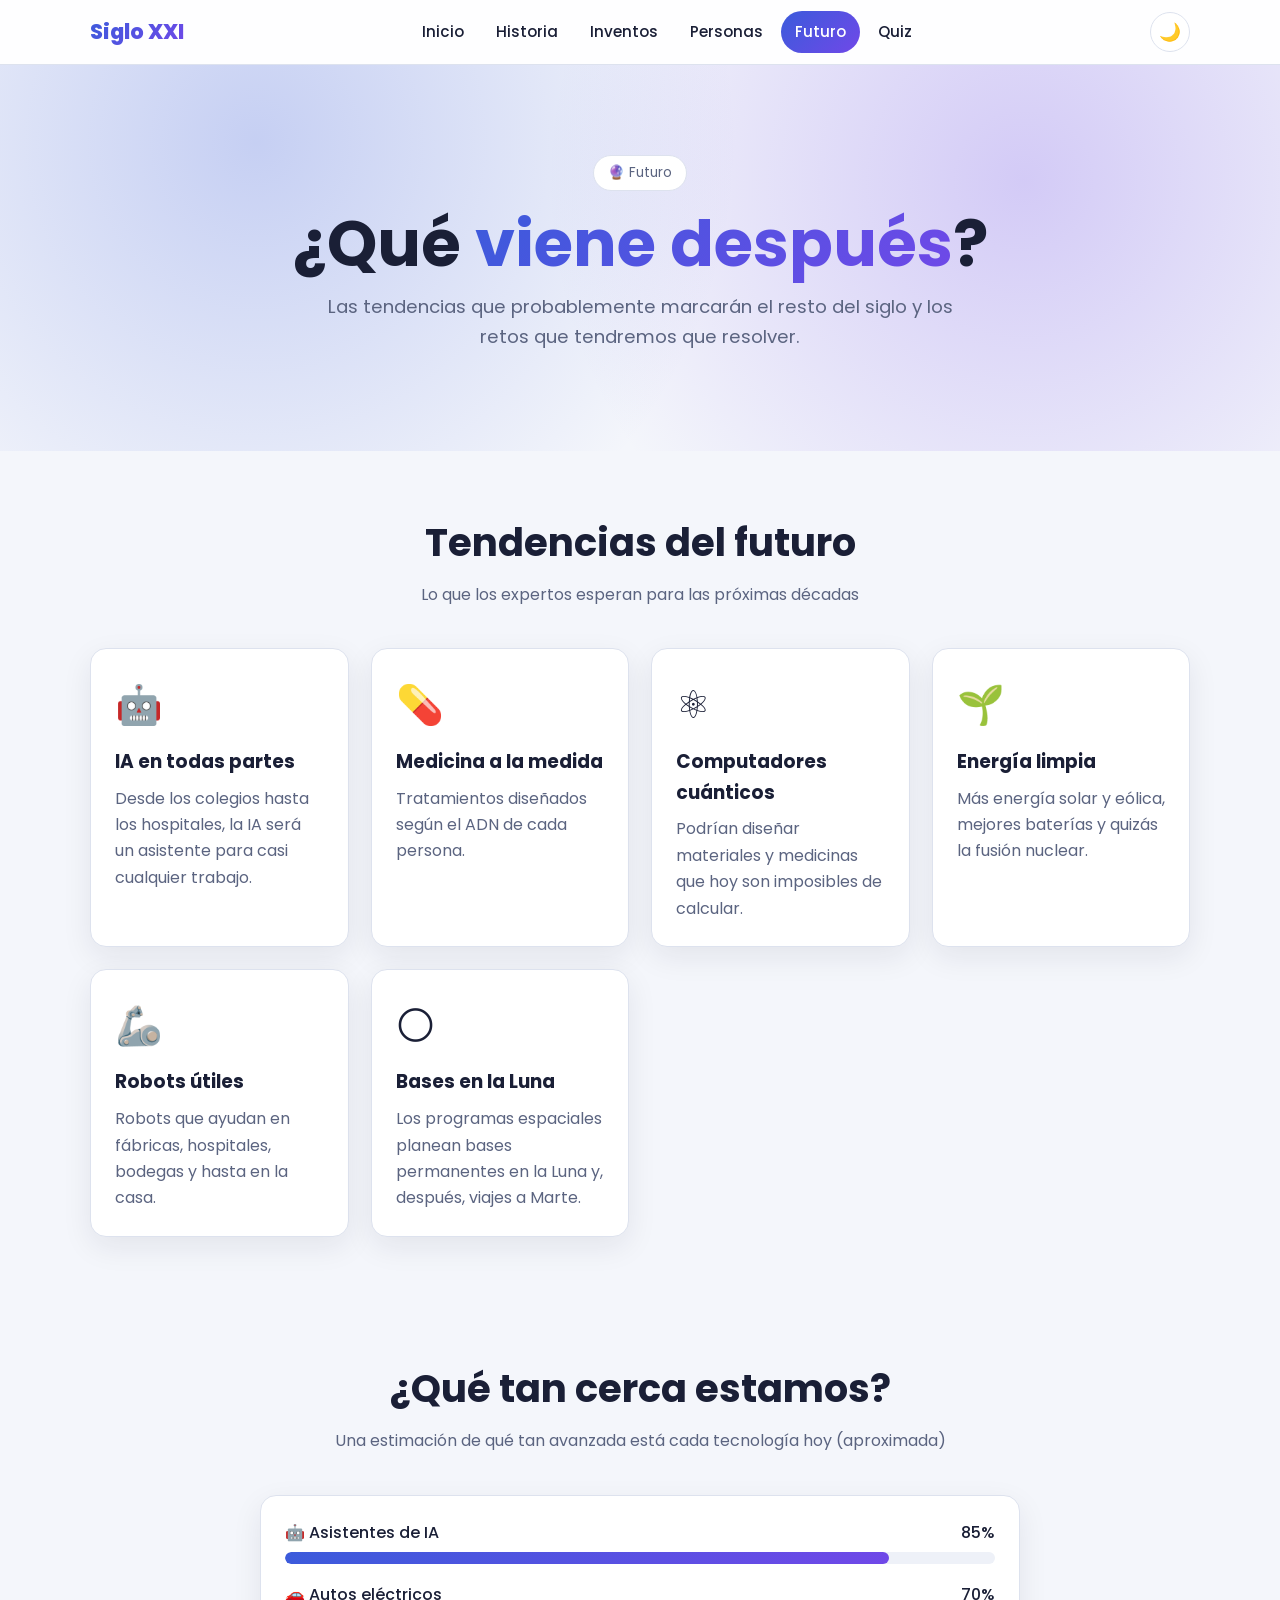
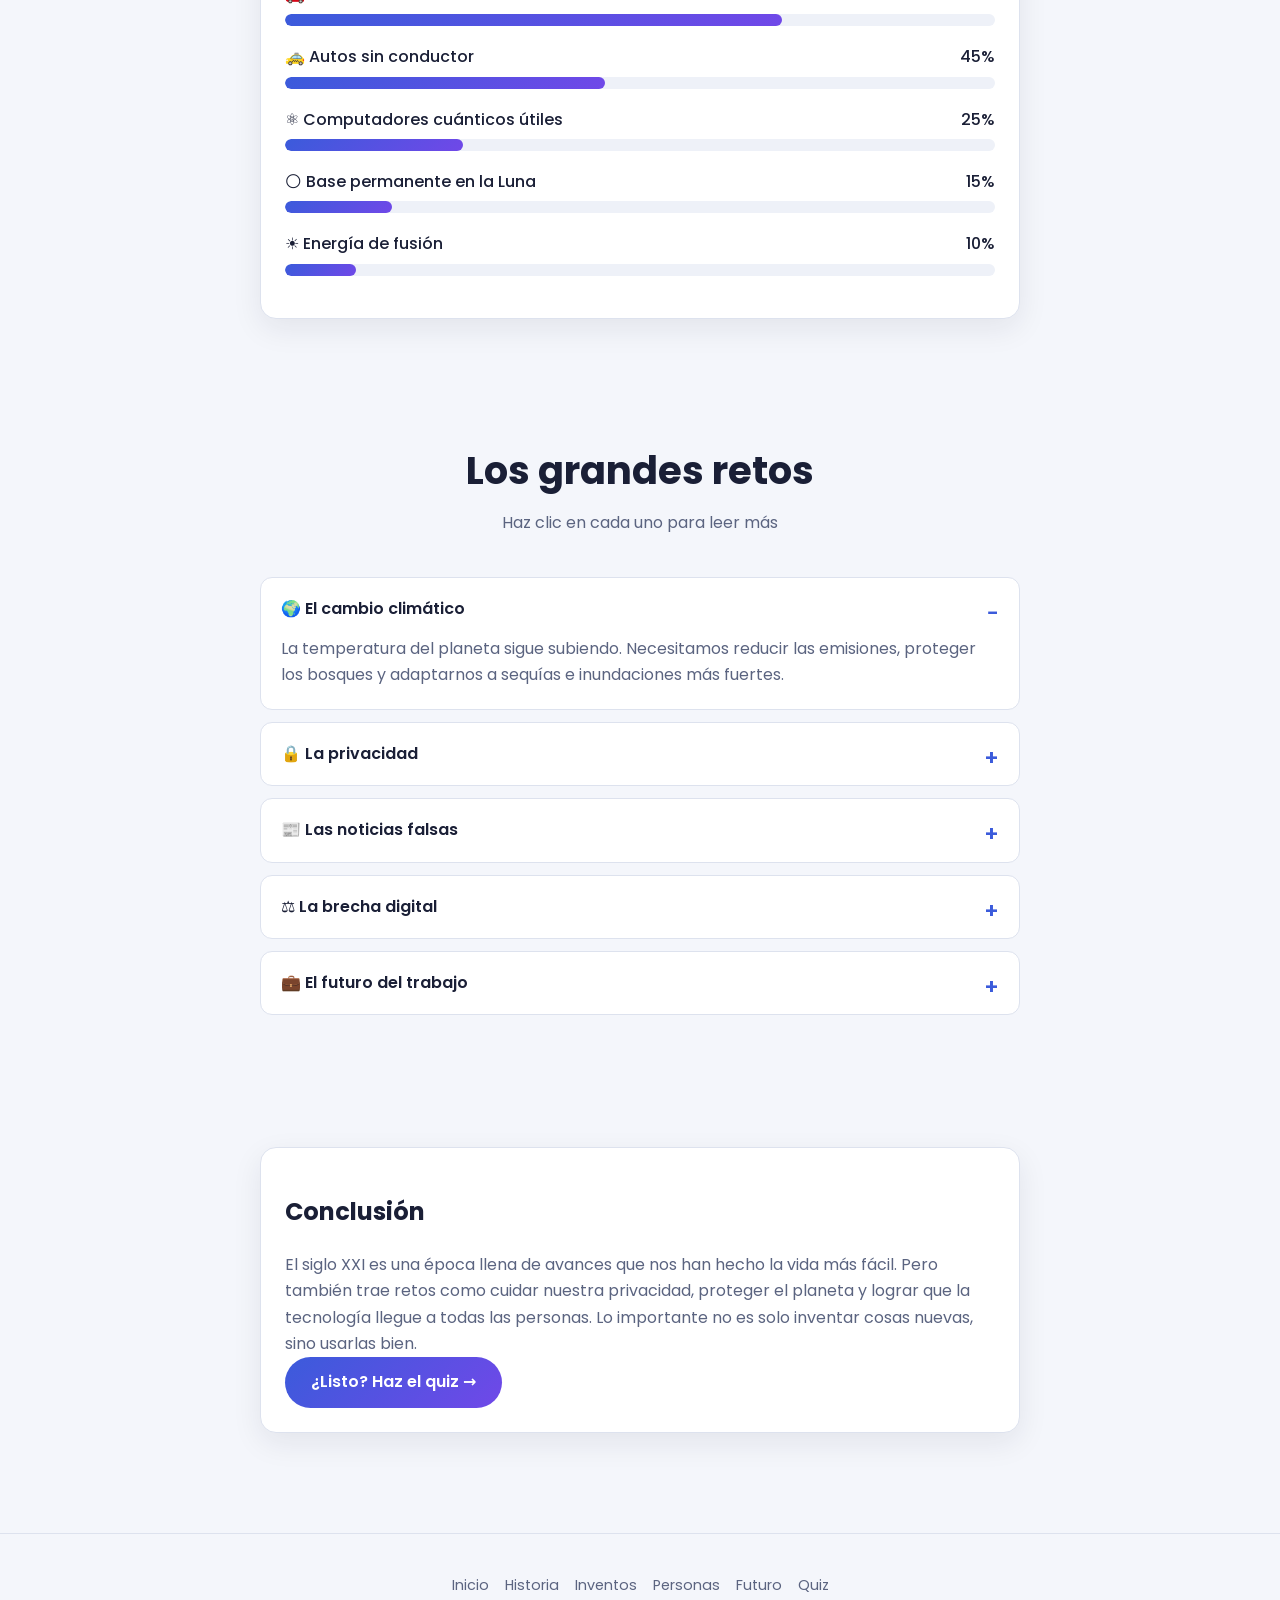
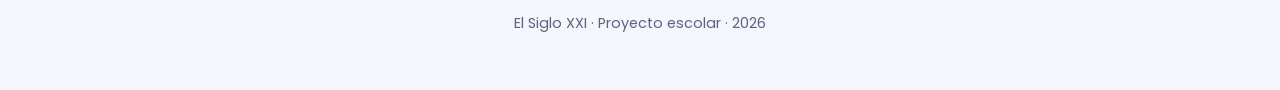
==== futuro.html @ bfaaecb1 "Sitio El Siglo XXI version avanzada" ====
<!DOCTYPE html>
<html lang="es">
<head>
  <meta charset="UTF-8">
  <meta name="viewport" content="width=device-width, initial-scale=1.0">
  <title>Futuro | El Siglo XXI</title>
  <meta name="description" content="Sitio interactivo sobre el siglo XXI: historia, inventos, personas, futuro y un quiz.">
  <link rel="preconnect" href="https://fonts.googleapis.com">
  <link href="https://fonts.googleapis.com/css2?family=Poppins:wght@400;500;600;800&display=swap" rel="stylesheet">
  <link rel="stylesheet" href="css/estilos.css">
  <link rel="icon" href="data:image/svg+xml,<svg xmlns='http://www.w3.org/2000/svg' viewBox='0 0 100 100'><text y='.9em' font-size='90'>🚀</text></svg>">
</head>
<body>
  <div id="progreso"></div>

  <nav class="nav">
    <div class="contenedor">
      <a href="index.html" class="logo">Siglo XXI</a>
      <ul class="menu">
        <li><a href="index.html">Inicio</a></li>
        <li><a href="historia.html">Historia</a></li>
        <li><a href="inventos.html">Inventos</a></li>
        <li><a href="personas.html">Personas</a></li>
        <li><a href="futuro.html">Futuro</a></li>
        <li><a href="quiz.html">Quiz</a></li>
      </ul>
      <div class="nav-botones">
        <button class="btn-icono" id="btn-tema" aria-label="Cambiar tema">🌙</button>
        <button class="btn-icono" id="btn-menu" aria-label="Abrir menú">☰</button>
      </div>
    </div>
  </nav>

  <header class="hero">
    <div class="contenedor">
      <span class="etiqueta">🔮 Futuro</span>
      <h1>¿Qué <span>viene después</span>?</h1>
      <p>Las tendencias que probablemente marcarán el resto del siglo y los retos que tendremos que resolver.</p>
    </div>
  </header>

  <section>
    <div class="contenedor">
      <div class="titulo-seccion revelar">
        <h2>Tendencias del futuro</h2>
        <p>Lo que los expertos esperan para las próximas décadas</p>
      </div>
      <div class="grid">
        <div class="tarjeta revelar"><div class="icono">🤖</div><h3>IA en todas partes</h3><p>Desde los colegios hasta los hospitales, la IA será un asistente para casi cualquier trabajo.</p></div>
        <div class="tarjeta revelar"><div class="icono">💊</div><h3>Medicina a la medida</h3><p>Tratamientos diseñados según el ADN de cada persona.</p></div>
        <div class="tarjeta revelar"><div class="icono">⚛️</div><h3>Computadores cuánticos</h3><p>Podrían diseñar materiales y medicinas que hoy son imposibles de calcular.</p></div>
        <div class="tarjeta revelar"><div class="icono">🌱</div><h3>Energía limpia</h3><p>Más energía solar y eólica, mejores baterías y quizás la fusión nuclear.</p></div>
        <div class="tarjeta revelar"><div class="icono">🦾</div><h3>Robots útiles</h3><p>Robots que ayudan en fábricas, hospitales, bodegas y hasta en la casa.</p></div>
        <div class="tarjeta revelar"><div class="icono">🌕</div><h3>Bases en la Luna</h3><p>Los programas espaciales planean bases permanentes en la Luna y, después, viajes a Marte.</p></div>
      </div>
    </div>
  </section>

  <section>
    <div class="contenedor">
      <div class="titulo-seccion revelar">
        <h2>¿Qué tan cerca estamos?</h2>
        <p>Una estimación de qué tan avanzada está cada tecnología hoy (aproximada)</p>
      </div>
      <div class="tarjeta revelar" style="max-width: 760px; margin: 0 auto;">
        <div class="barra"><div class="barra-info"><span>🤖 Asistentes de IA</span><span>85%</span></div><div class="barra-fondo"><div class="barra-relleno" data-valor="85"></div></div></div>
        <div class="barra"><div class="barra-info"><span>🚗 Autos eléctricos</span><span>70%</span></div><div class="barra-fondo"><div class="barra-relleno" data-valor="70"></div></div></div>
        <div class="barra"><div class="barra-info"><span>🚕 Autos sin conductor</span><span>45%</span></div><div class="barra-fondo"><div class="barra-relleno" data-valor="45"></div></div></div>
        <div class="barra"><div class="barra-info"><span>⚛️ Computadores cuánticos útiles</span><span>25%</span></div><div class="barra-fondo"><div class="barra-relleno" data-valor="25"></div></div></div>
        <div class="barra"><div class="barra-info"><span>🌕 Base permanente en la Luna</span><span>15%</span></div><div class="barra-fondo"><div class="barra-relleno" data-valor="15"></div></div></div>
        <div class="barra"><div class="barra-info"><span>☀️ Energía de fusión</span><span>10%</span></div><div class="barra-fondo"><div class="barra-relleno" data-valor="10"></div></div></div>
      </div>
    </div>
  </section>

  <section>
    <div class="contenedor">
      <div class="titulo-seccion revelar">
        <h2>Los grandes retos</h2>
        <p>Haz clic en cada uno para leer más</p>
      </div>
      <div class="acordeon revelar" style="max-width: 760px; margin: 0 auto;">
        <details open><summary>🌍 El cambio climático</summary><p>La temperatura del planeta sigue subiendo. Necesitamos reducir las emisiones, proteger los bosques y adaptarnos a sequías e inundaciones más fuertes.</p></details>
        <details><summary>🔒 La privacidad</summary><p>Las apps y redes sociales recogen muchísimos datos sobre nosotros. Un reto es decidir quién puede usarlos y para qué.</p></details>
        <details><summary>📰 Las noticias falsas</summary><p>Con la IA es fácil crear fotos, videos y audios falsos. Aprender a verificar la información será cada vez más importante.</p></details>
        <details><summary>⚖️ La brecha digital</summary><p>Millones de personas todavía no tienen internet. Lograr que la tecnología llegue a todos es clave para que nadie se quede atrás.</p></details>
        <details><summary>💼 El futuro del trabajo</summary><p>Muchos trabajos van a cambiar por la automatización y la IA. Aprender cosas nuevas durante toda la vida será fundamental.</p></details>
      </div>
    </div>
  </section>

  <section>
    <div class="contenedor">
      <div class="tarjeta revelar" style="max-width: 760px; margin: 0 auto;">
        <h2>Conclusión</h2>
        <p>El siglo XXI es una época llena de avances que nos han hecho la vida más fácil. Pero también trae retos como cuidar nuestra privacidad, proteger el planeta y lograr que la tecnología llegue a todas las personas. Lo importante no es solo inventar cosas nuevas, sino usarlas bien.</p>
        <a href="quiz.html" class="boton">¿Listo? Haz el quiz →</a>
      </div>
    </div>
  </section>

  <footer>
    <div class="contenedor">
      <div class="menu-pie">
        <a href="index.html">Inicio</a>
        <a href="historia.html">Historia</a>
        <a href="inventos.html">Inventos</a>
        <a href="personas.html">Personas</a>
        <a href="futuro.html">Futuro</a>
        <a href="quiz.html">Quiz</a>
      </div>
      <p>El Siglo XXI · Proyecto escolar · 2026</p>
    </div>
  </footer>

  <button id="subir" aria-label="Volver arriba">↑</button>
  <script src="js/main.js"></script>
</body>
</html>
---- css/estilos.css ----
/* ===== Variables de color (modo claro y oscuro) ===== */
:root {
  --bg: #f4f6fb;
  --surface: #ffffff;
  --surface-2: #eef1f8;
  --text: #1a1f36;
  --muted: #5b6480;
  --primary: #3b5bdb;
  --primary-2: #7048e8;
  --accent: #0ca678;
  --border: #dde2ee;
  --shadow: 0 10px 30px rgba(26, 31, 54, 0.08);
  --radius: 16px;
  --grad: linear-gradient(135deg, var(--primary), var(--primary-2));
}

:root[data-theme="dark"] {
  --bg: #0d1117;
  --surface: #161b26;
  --surface-2: #1e2533;
  --text: #e8ecf5;
  --muted: #9aa4bd;
  --primary: #5c7cfa;
  --primary-2: #9775fa;
  --accent: #20c997;
  --border: #2a3242;
  --shadow: 0 10px 30px rgba(0, 0, 0, 0.4);
}

* { box-sizing: border-box; }

html { scroll-behavior: smooth; }

body {
  margin: 0;
  font-family: "Poppins", system-ui, sans-serif;
  background: var(--bg);
  color: var(--text);
  line-height: 1.65;
  transition: background 0.3s, color 0.3s;
}

img { max-width: 100%; display: block; }

a { color: var(--primary); }

.contenedor { width: min(1100px, 100% - 32px); margin-inline: auto; }

/* ===== Barra de progreso de lectura ===== */
#progreso {
  position: fixed; top: 0; left: 0; height: 4px; width: 0;
  background: var(--grad); z-index: 200;
}

/* ===== Navegación ===== */
.nav {
  position: sticky; top: 0; z-index: 100;
  background: color-mix(in srgb, var(--surface) 85%, transparent);
  backdrop-filter: blur(12px);
  border-bottom: 1px solid var(--border);
}
.nav .contenedor {
  display: flex; align-items: center; justify-content: space-between;
  height: 64px; gap: 16px;
}
.logo {
  font-weight: 800; font-size: 1.3rem; text-decoration: none;
  background: var(--grad); -webkit-background-clip: text; background-clip: text; color: transparent;
}
.menu { display: flex; gap: 4px; list-style: none; margin: 0; padding: 0; }
.menu a {
  display: block; padding: 8px 14px; border-radius: 999px;
  color: var(--text); text-decoration: none; font-weight: 500; font-size: 0.95rem;
  transition: background 0.2s;
}
.menu a:hover { background: var(--surface-2); }
.menu a.activo { background: var(--grad); color: #fff; }

.nav-botones { display: flex; gap: 8px; }
.btn-icono {
  width: 40px; height: 40px; border-radius: 50%;
  border: 1px solid var(--border); background: var(--surface);
  color: var(--text); font-size: 1.1rem; cursor: pointer;
}
#btn-menu { display: none; }

@media (max-width: 860px) {
  #btn-menu { display: block; }
  .menu {
    position: absolute; top: 64px; left: 0; right: 0;
    flex-direction: column; padding: 12px 16px;
    background: var(--surface); border-bottom: 1px solid var(--border);
    display: none;
  }
  .menu.abierto { display: flex; }
}

/* ===== Portada (hero) ===== */
.hero {
  padding: 90px 0 70px; text-align: center;
  background:
    radial-gradient(circle at 20% 20%, color-mix(in srgb, var(--primary) 25%, transparent), transparent 45%),
    radial-gradient(circle at 80% 30%, color-mix(in srgb, var(--primary-2) 25%, transparent), transparent 45%);
}
.hero h1 { font-size: clamp(2.2rem, 6vw, 4rem); margin: 0 0 12px; line-height: 1.1; }
.hero h1 span { background: var(--grad); -webkit-background-clip: text; background-clip: text; color: transparent; }
.hero p { color: var(--muted); font-size: 1.15rem; max-width: 640px; margin: 0 auto 28px; }
.etiqueta {
  display: inline-block; padding: 6px 14px; border-radius: 999px; margin-bottom: 18px;
  background: var(--surface); border: 1px solid var(--border); font-size: 0.85rem; color: var(--muted);
}

.boton {
  display: inline-block; padding: 12px 26px; border-radius: 999px; border: none;
  background: var(--grad); color: #fff; font-weight: 600; text-decoration: none;
  cursor: pointer; font-family: inherit; font-size: 1rem;
  transition: transform 0.2s, box-shadow 0.2s;
}
.boton:hover { transform: translateY(-2px); box-shadow: var(--shadow); }
.boton.secundario { background: var(--surface); color: var(--text); border: 1px solid var(--border); }

/* ===== Secciones ===== */
section { padding: 60px 0; }
.titulo-seccion { text-align: center; margin-bottom: 40px; }
.titulo-seccion h2 { font-size: clamp(1.7rem, 4vw, 2.4rem); margin: 0 0 8px; }
.titulo-seccion p { color: var(--muted); margin: 0; }

/* ===== Tarjetas ===== */
.grid { display: grid; gap: 22px; grid-template-columns: repeat(auto-fill, minmax(250px, 1fr)); }
.tarjeta {
  background: var(--surface); border: 1px solid var(--border); border-radius: var(--radius);
  padding: 24px; box-shadow: var(--shadow);
  transition: transform 0.25s, border-color 0.25s;
}
.tarjeta:hover { transform: translateY(-6px); border-color: var(--primary); }
.tarjeta .icono { font-size: 2.4rem; margin-bottom: 10px; }
.tarjeta h3 { margin: 0 0 8px; }
.tarjeta p { margin: 0; color: var(--muted); }
.tarjeta .anio {
  display: inline-block; margin-top: 14px; font-size: 0.8rem; font-weight: 600;
  padding: 3px 10px; border-radius: 999px; background: var(--surface-2); color: var(--primary);
}
a.tarjeta { text-decoration: none; color: inherit; }

/* ===== Contadores ===== */
.contadores { display: grid; grid-template-columns: repeat(auto-fit, minmax(180px, 1fr)); gap: 20px; }
.contador { text-align: center; padding: 26px; background: var(--surface); border-radius: var(--radius); border: 1px solid var(--border); }
.contador .numero { font-size: 2.6rem; font-weight: 800; background: var(--grad); -webkit-background-clip: text; background-clip: text; color: transparent; }
.contador p { margin: 4px 0 0; color: var(--muted); }

/* ===== Línea de tiempo ===== */
.timeline { position: relative; max-width: 800px; margin: 0 auto; padding-left: 30px; }
.timeline::before {
  content: ""; position: absolute; left: 8px; top: 0; bottom: 0; width: 3px;
  background: var(--grad); border-radius: 3px;
}
.evento { position: relative; margin-bottom: 26px; }
.evento::before {
  content: ""; position: absolute; left: -29px; top: 22px; width: 17px; height: 17px;
  border-radius: 50%; background: var(--surface); border: 4px solid var(--primary);
}
.evento .tarjeta:hover { transform: translateX(6px); }
.evento .fecha { font-weight: 800; color: var(--primary); font-size: 1.1rem; }

/* ===== Filtros y buscador ===== */
.filtros { display: flex; flex-wrap: wrap; gap: 10px; justify-content: center; margin-bottom: 30px; }
.filtro {
  padding: 8px 18px; border-radius: 999px; border: 1px solid var(--border);
  background: var(--surface); color: var(--text); cursor: pointer; font-family: inherit;
}
.filtro.activo { background: var(--grad); color: #fff; border-color: transparent; }
.oculto { display: none !important; }

.buscador {
  display: block; width: min(500px, 100%); margin: 0 auto 30px; padding: 14px 20px;
  border-radius: 999px; border: 1px solid var(--border); background: var(--surface);
  color: var(--text); font-family: inherit; font-size: 1rem;
}
.buscador:focus { outline: 2px solid var(--primary); }

/* ===== Tarjetas de personas (voltean) ===== */
.persona { perspective: 1000px; height: 260px; cursor: pointer; }
.persona-interior {
  position: relative; width: 100%; height: 100%;
  transition: transform 0.6s; transform-style: preserve-3d;
}
.persona.volteada .persona-interior { transform: rotateY(180deg); }
.cara {
  position: absolute; inset: 0; backface-visibility: hidden;
  border-radius: var(--radius); padding: 24px; border: 1px solid var(--border);
  display: flex; flex-direction: column; justify-content: center; align-items: center; text-align: center;
}
.frente { background: var(--surface); }
.atras { background: var(--grad); color: #fff; transform: rotateY(180deg); }
.avatar {
  width: 80px; height: 80px; border-radius: 50%; display: grid; place-items: center;
  font-size: 1.6rem; font-weight: 800; color: #fff; background: var(--grad); margin-bottom: 14px;
}
.frente h3 { margin: 0 0 4px; }
.frente small { color: var(--muted); }
.pista { margin-top: 10px; font-size: 0.8rem; color: var(--muted); }

/* ===== Acordeón ===== */
.acordeon details {
  background: var(--surface); border: 1px solid var(--border); border-radius: 12px;
  margin-bottom: 12px; padding: 4px 20px;
}
.acordeon summary { cursor: pointer; font-weight: 600; padding: 14px 0; list-style: none; }
.acordeon summary::after { content: "+"; float: right; font-size: 1.3rem; color: var(--primary); }
.acordeon details[open] summary::after { content: "−"; }
.acordeon details p { margin-top: 0; color: var(--muted); }

/* ===== Barras de probabilidad ===== */
.barra { margin-bottom: 18px; }
.barra-info { display: flex; justify-content: space-between; font-weight: 500; margin-bottom: 6px; }
.barra-fondo { height: 12px; background: var(--surface-2); border-radius: 999px; overflow: hidden; }
.barra-relleno { height: 100%; width: 0; background: var(--grad); border-radius: 999px; transition: width 1.4s ease; }

/* ===== Quiz ===== */
.quiz { max-width: 680px; margin: 0 auto; }
.quiz .tarjeta:hover { transform: none; }
.quiz-progreso { color: var(--muted); font-size: 0.9rem; margin-bottom: 8px; }
.opciones { display: grid; gap: 10px; margin: 20px 0; }
.opcion {
  text-align: left; padding: 14px 18px; border-radius: 12px; border: 2px solid var(--border);
  background: var(--surface-2); color: var(--text); cursor: pointer; font-family: inherit; font-size: 1rem;
}
.opcion:hover:not(:disabled) { border-color: var(--primary); }
.opcion.correcta { border-color: #2f9e44; background: color-mix(in srgb, #2f9e44 20%, var(--surface)); }
.opcion.incorrecta { border-color: #e03131; background: color-mix(in srgb, #e03131 20%, var(--surface)); }
.explicacion { color: var(--muted); min-height: 1.6em; }
.resultado { text-align: center; }
.resultado .numero { font-size: 4rem; font-weight: 800; background: var(--grad); -webkit-background-clip: text; background-clip: text; color: transparent; }

/* ===== Cita ===== */
.cita {
  text-align: center; font-size: clamp(1.1rem, 3vw, 1.5rem); font-style: italic;
  max-width: 760px; margin: 0 auto; padding: 40px 24px;
  border-radius: var(--radius); background: var(--surface); border: 1px solid var(--border);
}
.cita cite { display: block; margin-top: 12px; font-size: 1rem; color: var(--muted); font-style: normal; }

/* ===== Pie de página ===== */
footer {
  margin-top: 40px; padding: 40px 0; border-top: 1px solid var(--border);
  text-align: center; color: var(--muted); font-size: 0.9rem;
}
footer .menu-pie { display: flex; flex-wrap: wrap; justify-content: center; gap: 16px; margin-bottom: 14px; }
footer .menu-pie a { color: var(--muted); text-decoration: none; }
footer .menu-pie a:hover { color: var(--primary); }

/* ===== Botón subir ===== */
#subir {
  position: fixed; right: 20px; bottom: 20px; width: 48px; height: 48px; border-radius: 50%;
  border: none; background: var(--grad); color: #fff; font-size: 1.3rem; cursor: pointer;
  box-shadow: var(--shadow); opacity: 0; pointer-events: none; transition: opacity 0.3s;
}
#subir.visible { opacity: 1; pointer-events: auto; }

/* ===== Animación al hacer scroll ===== */
.revelar { opacity: 0; transform: translateY(30px); transition: opacity 0.7s, transform 0.7s; }
.revelar.visto { opacity: 1; transform: none; }

@media (prefers-reduced-motion: reduce) {
  .revelar { opacity: 1; transform: none; transition: none; }
  html { scroll-behavior: auto; }
}
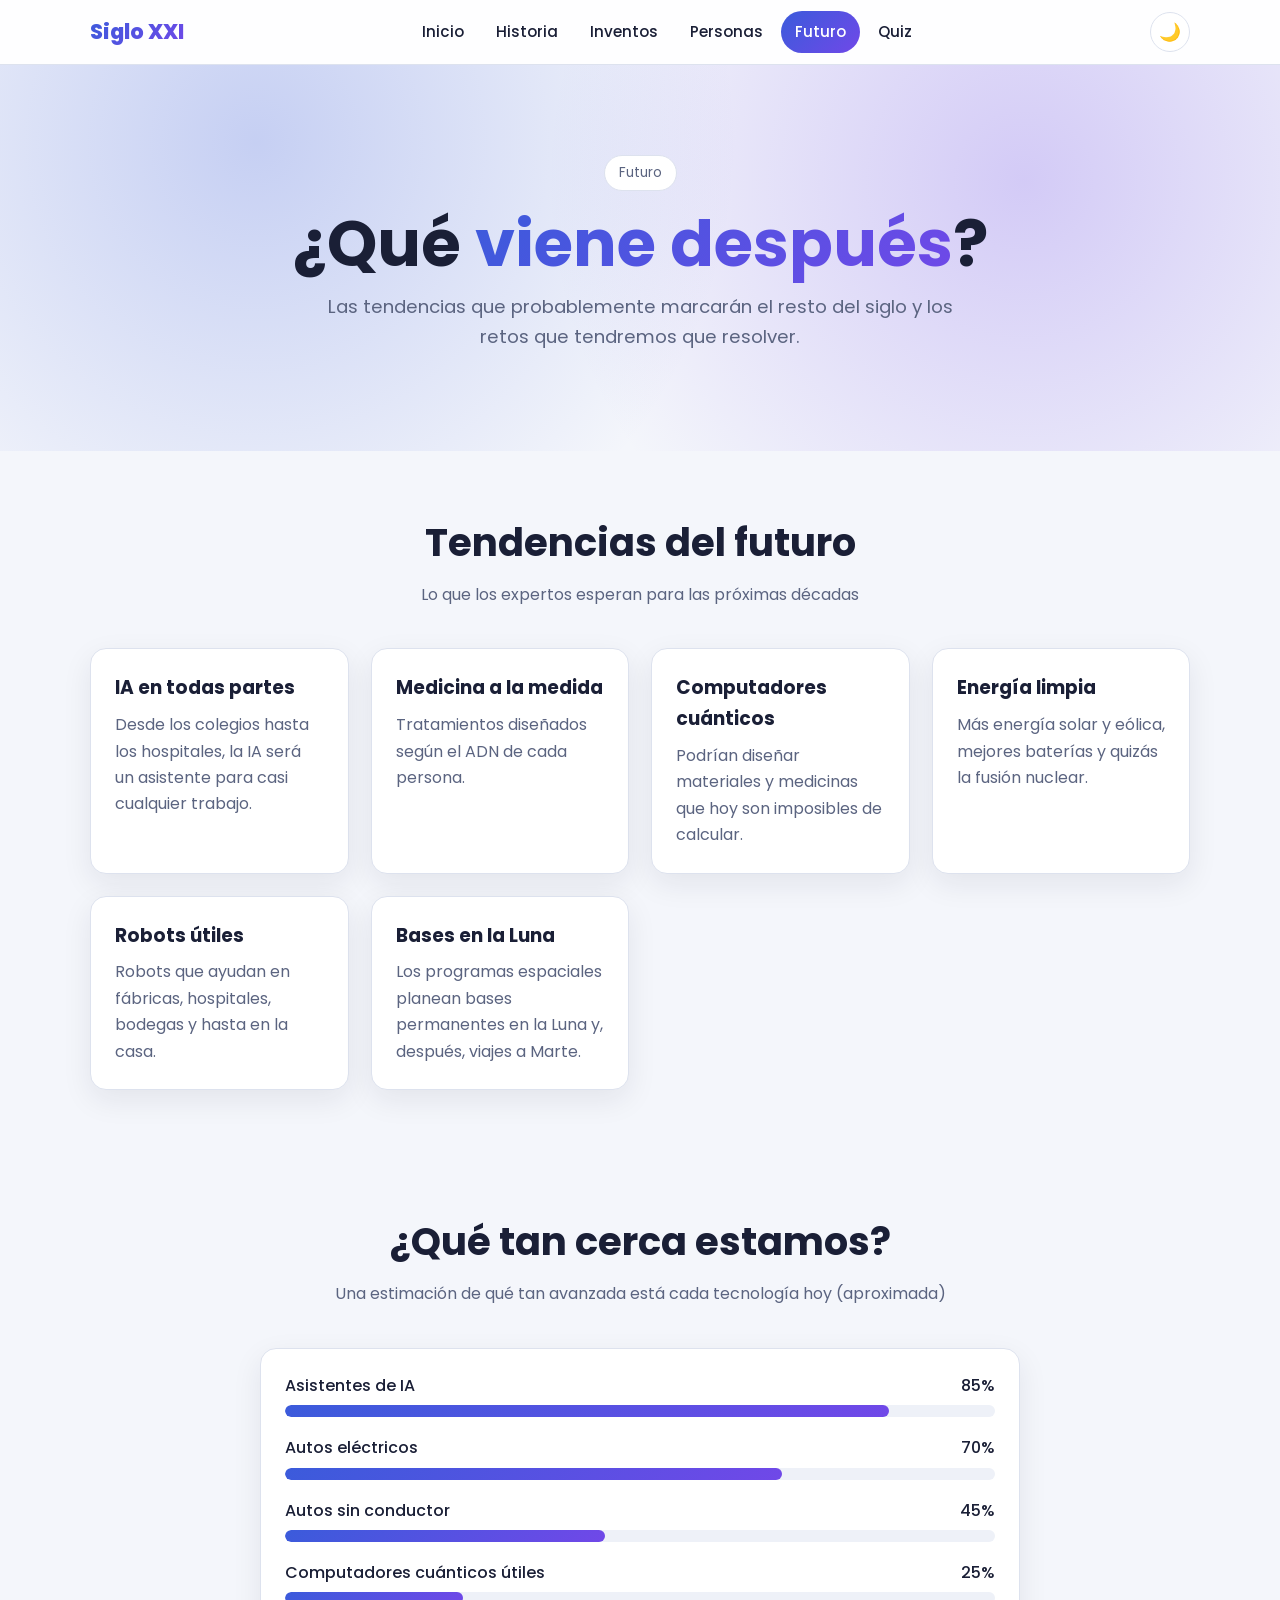
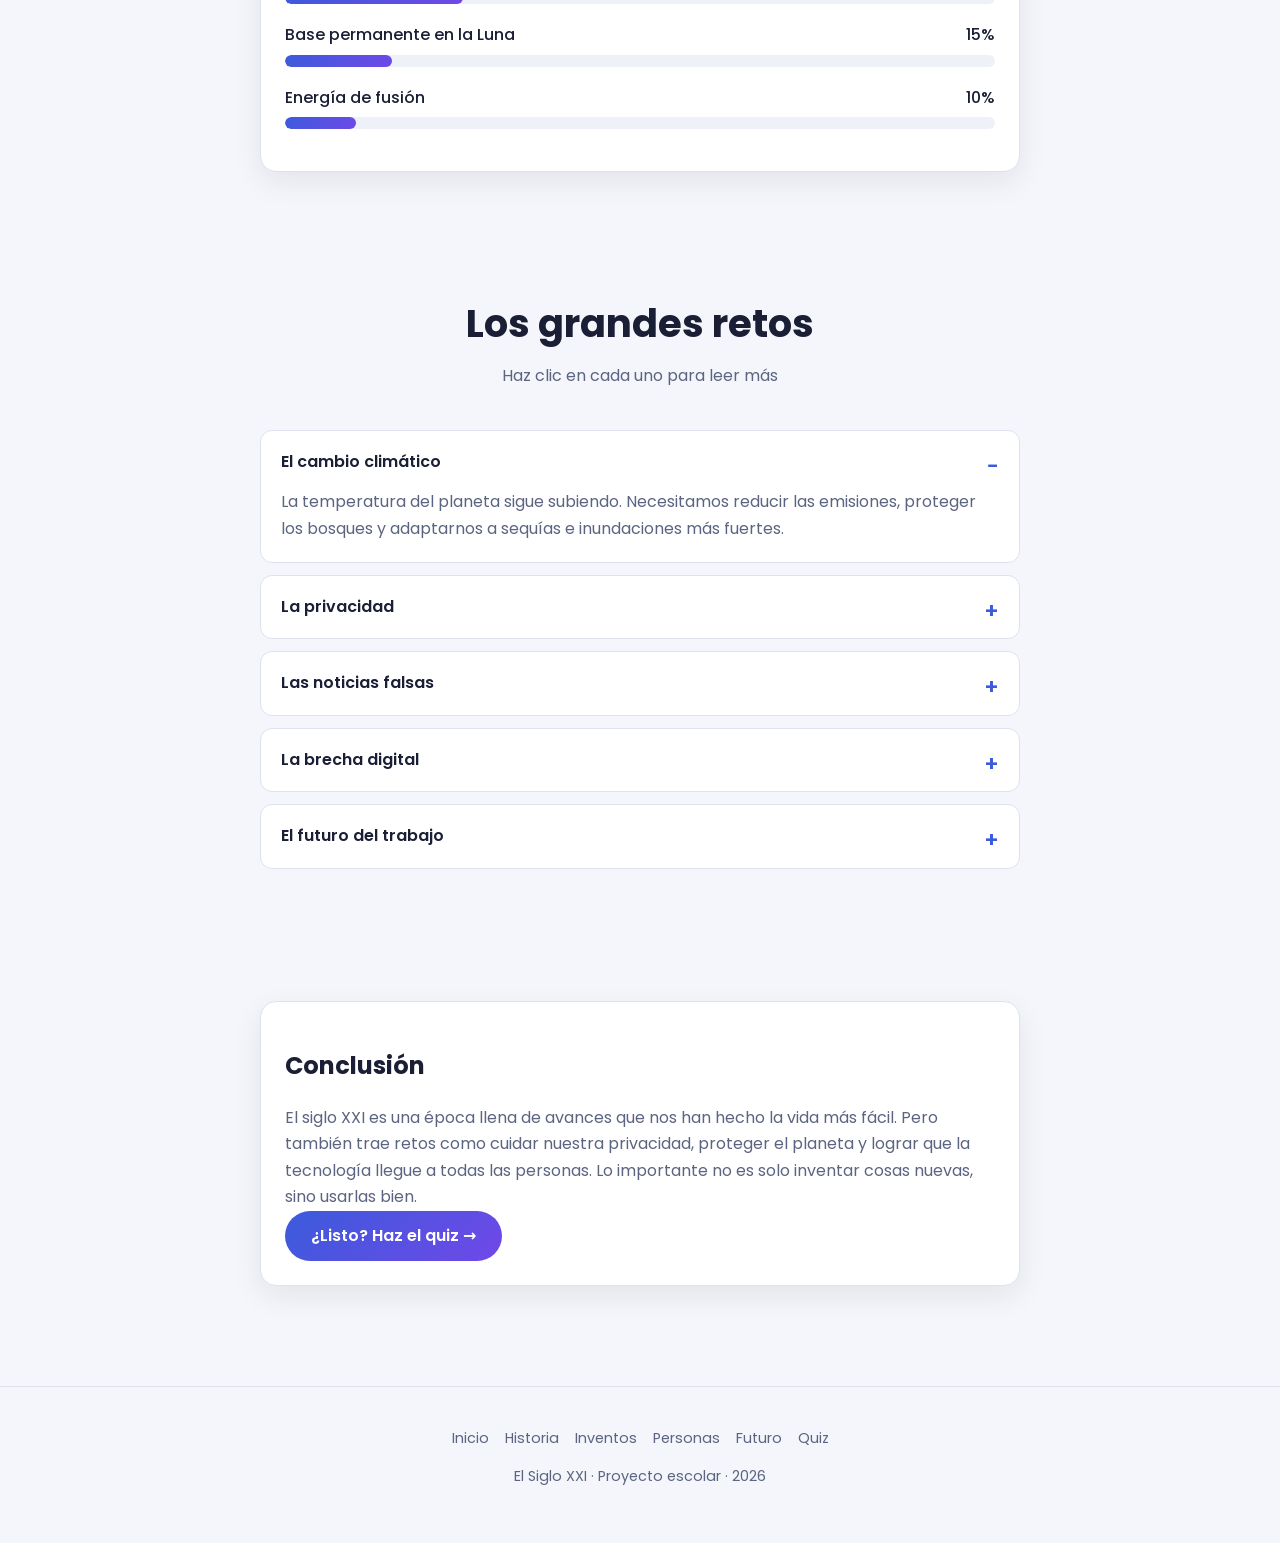
==== commit 10c07905: "Quitar emojis" ====
--- a/futuro.html
+++ b/futuro.html
@@ -8,7 +8,7 @@
   <link rel="preconnect" href="https://fonts.googleapis.com">
   <link href="https://fonts.googleapis.com/css2?family=Poppins:wght@400;500;600;800&display=swap" rel="stylesheet">
   <link rel="stylesheet" href="css/estilos.css">
-  <link rel="icon" href="data:image/svg+xml,<svg xmlns='http://www.w3.org/2000/svg' viewBox='0 0 100 100'><text y='.9em' font-size='90'>🚀</text></svg>">
+  <link rel="icon" href="data:image/svg+xml,<svg xmlns='http://www.w3.org/2000/svg' viewBox='0 0 100 100'><circle cx='50' cy='50' r='48' fill='%233b5bdb'/></svg>">
 </head>
 <body>
   <div id="progreso"></div>
@@ -33,7 +33,7 @@
 
   <header class="hero">
     <div class="contenedor">
-      <span class="etiqueta">🔮 Futuro</span>
+      <span class="etiqueta">Futuro</span>
       <h1>¿Qué <span>viene después</span>?</h1>
       <p>Las tendencias que probablemente marcarán el resto del siglo y los retos que tendremos que resolver.</p>
     </div>
@@ -46,12 +46,12 @@
         <p>Lo que los expertos esperan para las próximas décadas</p>
       </div>
       <div class="grid">
-        <div class="tarjeta revelar"><div class="icono">🤖</div><h3>IA en todas partes</h3><p>Desde los colegios hasta los hospitales, la IA será un asistente para casi cualquier trabajo.</p></div>
-        <div class="tarjeta revelar"><div class="icono">💊</div><h3>Medicina a la medida</h3><p>Tratamientos diseñados según el ADN de cada persona.</p></div>
-        <div class="tarjeta revelar"><div class="icono">⚛️</div><h3>Computadores cuánticos</h3><p>Podrían diseñar materiales y medicinas que hoy son imposibles de calcular.</p></div>
-        <div class="tarjeta revelar"><div class="icono">🌱</div><h3>Energía limpia</h3><p>Más energía solar y eólica, mejores baterías y quizás la fusión nuclear.</p></div>
-        <div class="tarjeta revelar"><div class="icono">🦾</div><h3>Robots útiles</h3><p>Robots que ayudan en fábricas, hospitales, bodegas y hasta en la casa.</p></div>
-        <div class="tarjeta revelar"><div class="icono">🌕</div><h3>Bases en la Luna</h3><p>Los programas espaciales planean bases permanentes en la Luna y, después, viajes a Marte.</p></div>
+        <div class="tarjeta revelar"><h3>IA en todas partes</h3><p>Desde los colegios hasta los hospitales, la IA será un asistente para casi cualquier trabajo.</p></div>
+        <div class="tarjeta revelar"><h3>Medicina a la medida</h3><p>Tratamientos diseñados según el ADN de cada persona.</p></div>
+        <div class="tarjeta revelar"><h3>Computadores cuánticos</h3><p>Podrían diseñar materiales y medicinas que hoy son imposibles de calcular.</p></div>
+        <div class="tarjeta revelar"><h3>Energía limpia</h3><p>Más energía solar y eólica, mejores baterías y quizás la fusión nuclear.</p></div>
+        <div class="tarjeta revelar"><h3>Robots útiles</h3><p>Robots que ayudan en fábricas, hospitales, bodegas y hasta en la casa.</p></div>
+        <div class="tarjeta revelar"><h3>Bases en la Luna</h3><p>Los programas espaciales planean bases permanentes en la Luna y, después, viajes a Marte.</p></div>
       </div>
     </div>
   </section>
@@ -63,12 +63,12 @@
         <p>Una estimación de qué tan avanzada está cada tecnología hoy (aproximada)</p>
       </div>
       <div class="tarjeta revelar" style="max-width: 760px; margin: 0 auto;">
-        <div class="barra"><div class="barra-info"><span>🤖 Asistentes de IA</span><span>85%</span></div><div class="barra-fondo"><div class="barra-relleno" data-valor="85"></div></div></div>
-        <div class="barra"><div class="barra-info"><span>🚗 Autos eléctricos</span><span>70%</span></div><div class="barra-fondo"><div class="barra-relleno" data-valor="70"></div></div></div>
-        <div class="barra"><div class="barra-info"><span>🚕 Autos sin conductor</span><span>45%</span></div><div class="barra-fondo"><div class="barra-relleno" data-valor="45"></div></div></div>
-        <div class="barra"><div class="barra-info"><span>⚛️ Computadores cuánticos útiles</span><span>25%</span></div><div class="barra-fondo"><div class="barra-relleno" data-valor="25"></div></div></div>
-        <div class="barra"><div class="barra-info"><span>🌕 Base permanente en la Luna</span><span>15%</span></div><div class="barra-fondo"><div class="barra-relleno" data-valor="15"></div></div></div>
-        <div class="barra"><div class="barra-info"><span>☀️ Energía de fusión</span><span>10%</span></div><div class="barra-fondo"><div class="barra-relleno" data-valor="10"></div></div></div>
+        <div class="barra"><div class="barra-info"><span>Asistentes de IA</span><span>85%</span></div><div class="barra-fondo"><div class="barra-relleno" data-valor="85"></div></div></div>
+        <div class="barra"><div class="barra-info"><span>Autos eléctricos</span><span>70%</span></div><div class="barra-fondo"><div class="barra-relleno" data-valor="70"></div></div></div>
+        <div class="barra"><div class="barra-info"><span>Autos sin conductor</span><span>45%</span></div><div class="barra-fondo"><div class="barra-relleno" data-valor="45"></div></div></div>
+        <div class="barra"><div class="barra-info"><span>Computadores cuánticos útiles</span><span>25%</span></div><div class="barra-fondo"><div class="barra-relleno" data-valor="25"></div></div></div>
+        <div class="barra"><div class="barra-info"><span>Base permanente en la Luna</span><span>15%</span></div><div class="barra-fondo"><div class="barra-relleno" data-valor="15"></div></div></div>
+        <div class="barra"><div class="barra-info"><span>Energía de fusión</span><span>10%</span></div><div class="barra-fondo"><div class="barra-relleno" data-valor="10"></div></div></div>
       </div>
     </div>
   </section>
@@ -80,11 +80,11 @@
         <p>Haz clic en cada uno para leer más</p>
       </div>
       <div class="acordeon revelar" style="max-width: 760px; margin: 0 auto;">
-        <details open><summary>🌍 El cambio climático</summary><p>La temperatura del planeta sigue subiendo. Necesitamos reducir las emisiones, proteger los bosques y adaptarnos a sequías e inundaciones más fuertes.</p></details>
-        <details><summary>🔒 La privacidad</summary><p>Las apps y redes sociales recogen muchísimos datos sobre nosotros. Un reto es decidir quién puede usarlos y para qué.</p></details>
-        <details><summary>📰 Las noticias falsas</summary><p>Con la IA es fácil crear fotos, videos y audios falsos. Aprender a verificar la información será cada vez más importante.</p></details>
-        <details><summary>⚖️ La brecha digital</summary><p>Millones de personas todavía no tienen internet. Lograr que la tecnología llegue a todos es clave para que nadie se quede atrás.</p></details>
-        <details><summary>💼 El futuro del trabajo</summary><p>Muchos trabajos van a cambiar por la automatización y la IA. Aprender cosas nuevas durante toda la vida será fundamental.</p></details>
+        <details open><summary>El cambio climático</summary><p>La temperatura del planeta sigue subiendo. Necesitamos reducir las emisiones, proteger los bosques y adaptarnos a sequías e inundaciones más fuertes.</p></details>
+        <details><summary>La privacidad</summary><p>Las apps y redes sociales recogen muchísimos datos sobre nosotros. Un reto es decidir quién puede usarlos y para qué.</p></details>
+        <details><summary>Las noticias falsas</summary><p>Con la IA es fácil crear fotos, videos y audios falsos. Aprender a verificar la información será cada vez más importante.</p></details>
+        <details><summary>La brecha digital</summary><p>Millones de personas todavía no tienen internet. Lograr que la tecnología llegue a todos es clave para que nadie se quede atrás.</p></details>
+        <details><summary>El futuro del trabajo</summary><p>Muchos trabajos van a cambiar por la automatización y la IA. Aprender cosas nuevas durante toda la vida será fundamental.</p></details>
       </div>
     </div>
   </section>
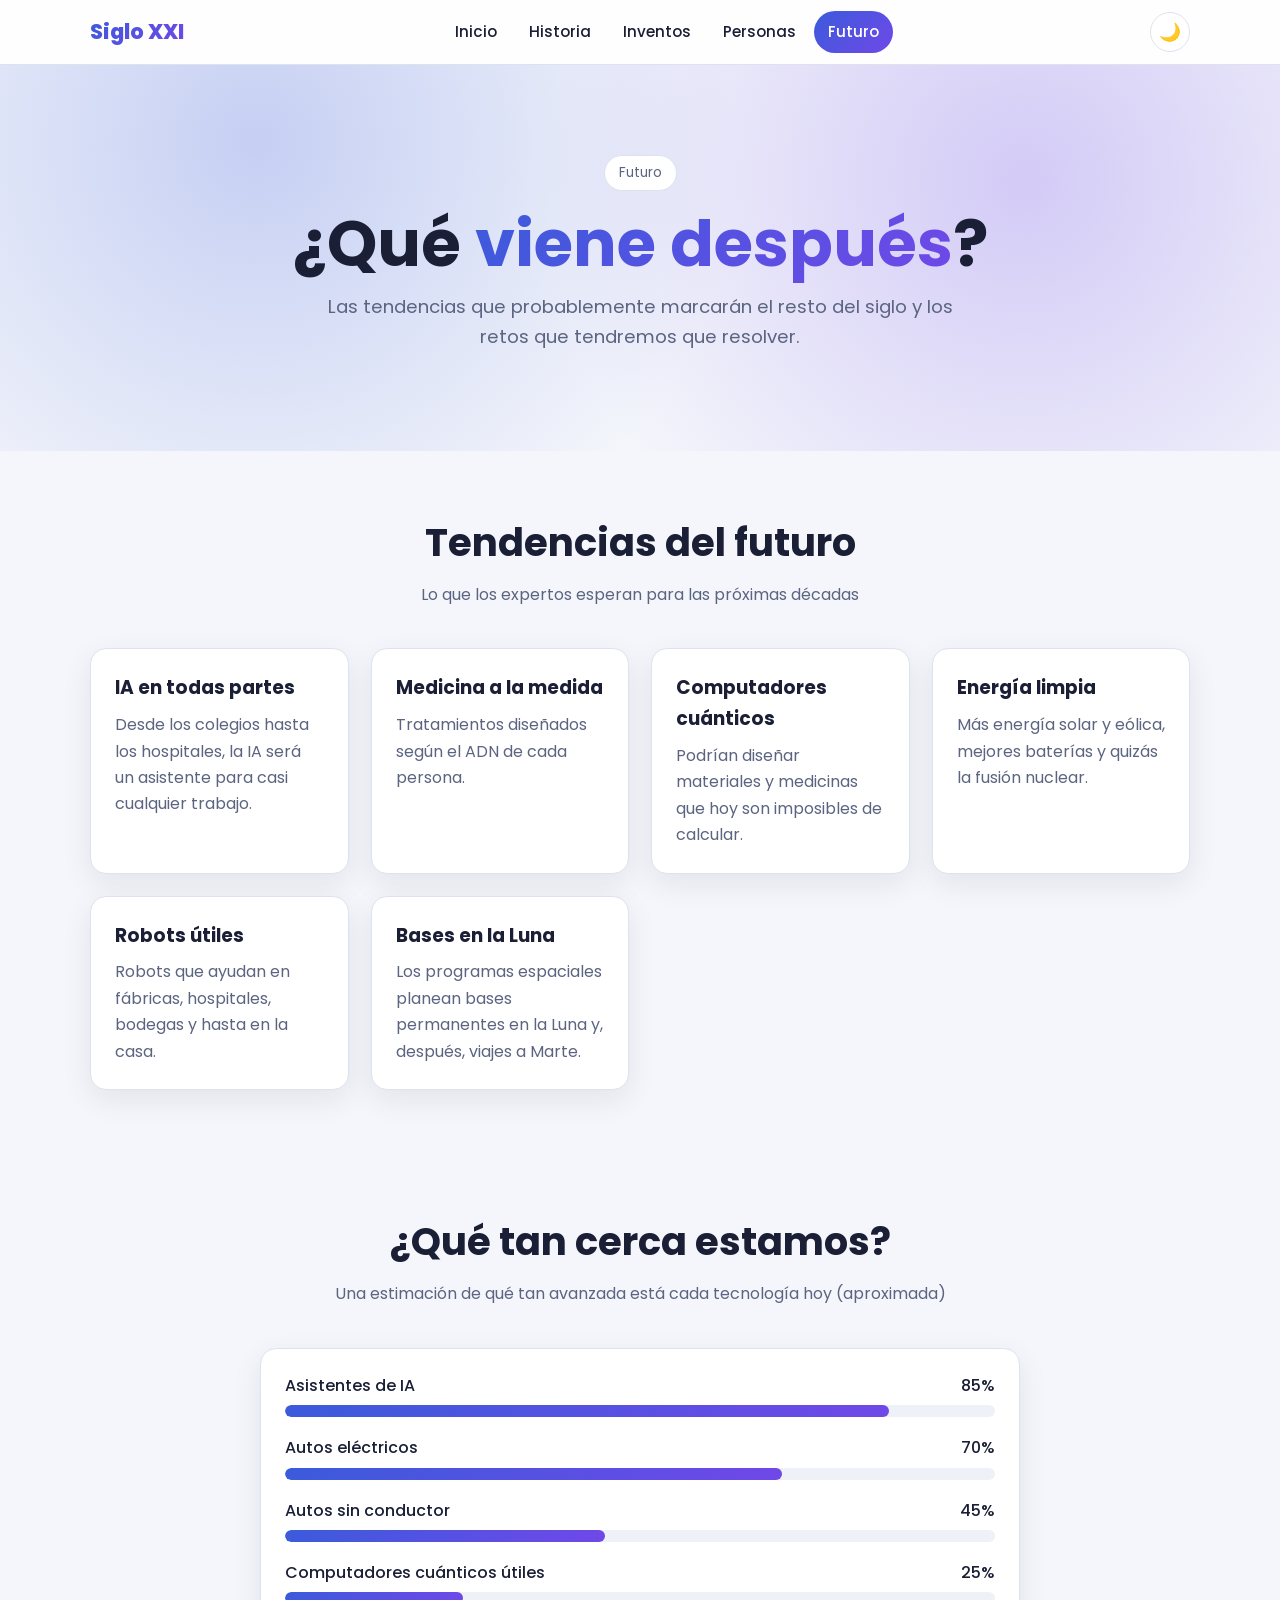
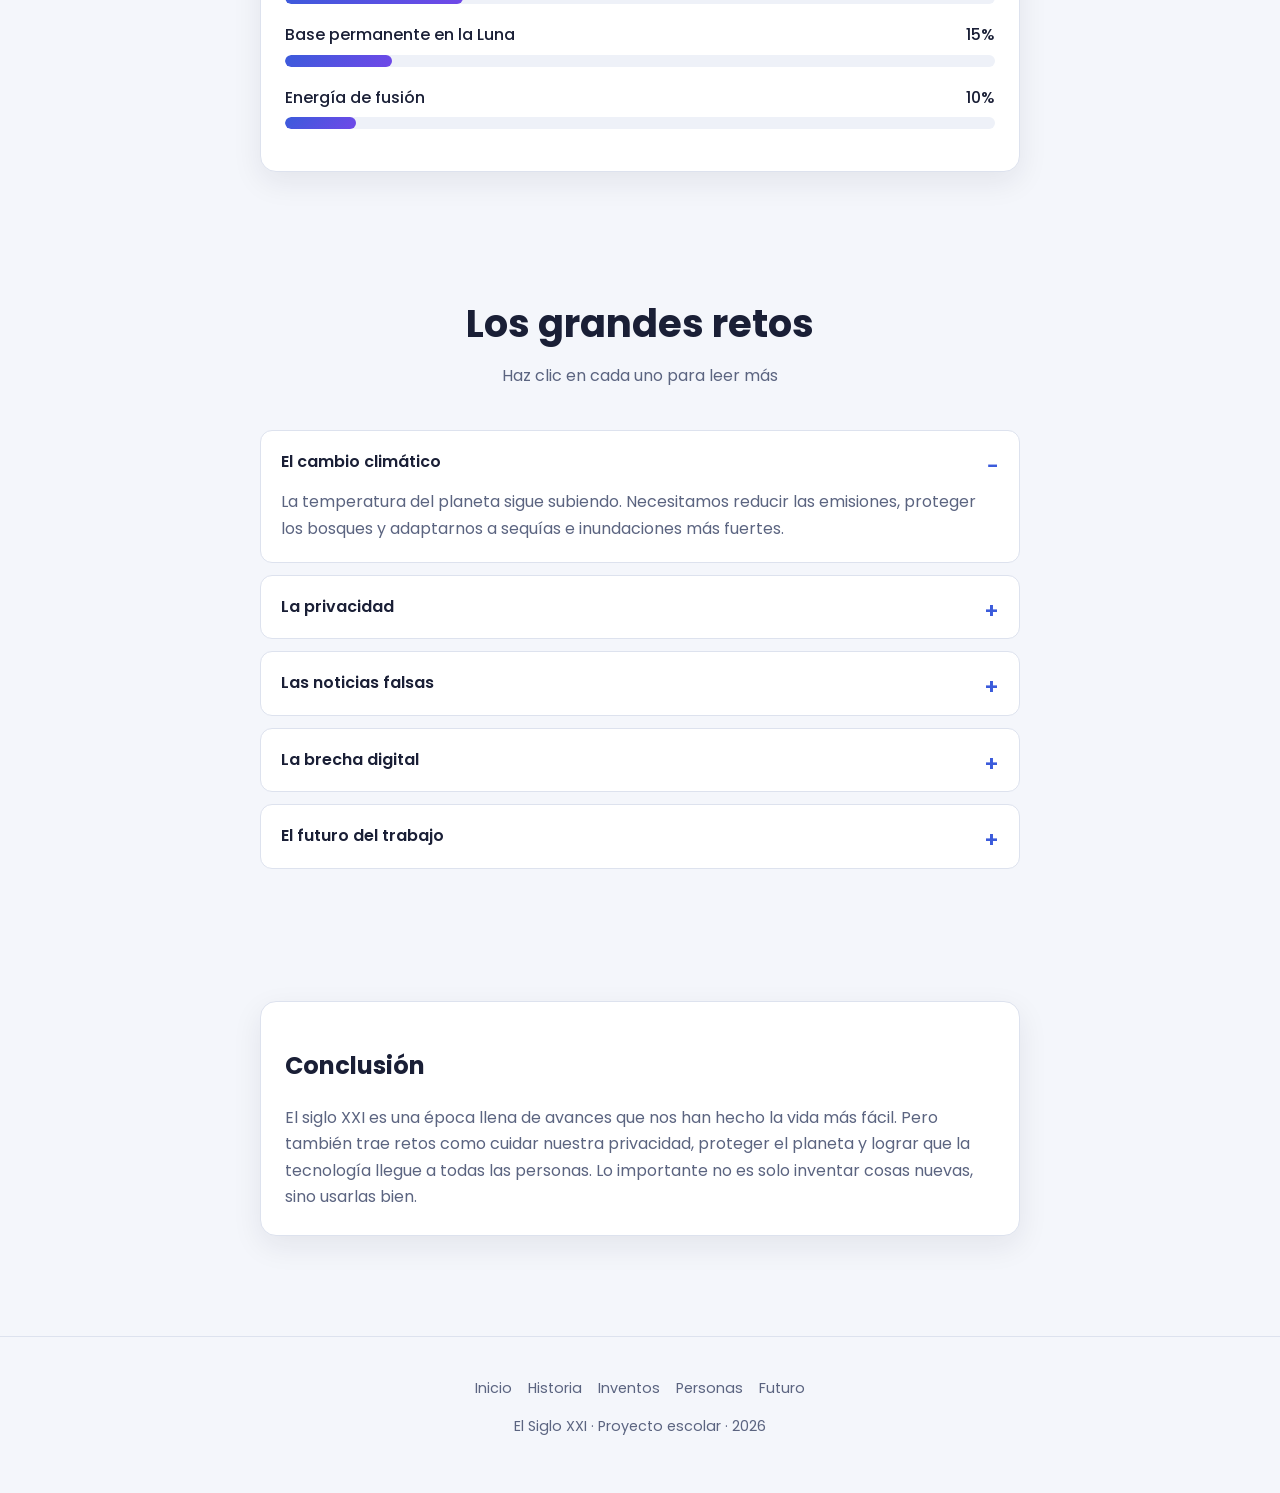
==== commit a35a637b: "Quitar el quiz" ====
--- a/futuro.html
+++ b/futuro.html
@@ -4,7 +4,7 @@
   <meta charset="UTF-8">
   <meta name="viewport" content="width=device-width, initial-scale=1.0">
   <title>Futuro | El Siglo XXI</title>
-  <meta name="description" content="Sitio interactivo sobre el siglo XXI: historia, inventos, personas, futuro y un quiz.">
+  <meta name="description" content="Sitio interactivo sobre el siglo XXI: historia, inventos, personas y futuro.">
   <link rel="preconnect" href="https://fonts.googleapis.com">
   <link href="https://fonts.googleapis.com/css2?family=Poppins:wght@400;500;600;800&display=swap" rel="stylesheet">
   <link rel="stylesheet" href="css/estilos.css">
@@ -22,7 +22,6 @@
         <li><a href="inventos.html">Inventos</a></li>
         <li><a href="personas.html">Personas</a></li>
         <li><a href="futuro.html">Futuro</a></li>
-        <li><a href="quiz.html">Quiz</a></li>
       </ul>
       <div class="nav-botones">
         <button class="btn-icono" id="btn-tema" aria-label="Cambiar tema">🌙</button>
@@ -94,7 +93,6 @@
       <div class="tarjeta revelar" style="max-width: 760px; margin: 0 auto;">
         <h2>Conclusión</h2>
         <p>El siglo XXI es una época llena de avances que nos han hecho la vida más fácil. Pero también trae retos como cuidar nuestra privacidad, proteger el planeta y lograr que la tecnología llegue a todas las personas. Lo importante no es solo inventar cosas nuevas, sino usarlas bien.</p>
-        <a href="quiz.html" class="boton">¿Listo? Haz el quiz →</a>
       </div>
     </div>
   </section>
@@ -107,7 +105,6 @@
         <a href="inventos.html">Inventos</a>
         <a href="personas.html">Personas</a>
         <a href="futuro.html">Futuro</a>
-        <a href="quiz.html">Quiz</a>
       </div>
       <p>El Siglo XXI · Proyecto escolar · 2026</p>
     </div>
--- a/css/estilos.css
+++ b/css/estilos.css
@@ -216,22 +216,6 @@
 .barra-fondo { height: 12px; background: var(--surface-2); border-radius: 999px; overflow: hidden; }
 .barra-relleno { height: 100%; width: 0; background: var(--grad); border-radius: 999px; transition: width 1.4s ease; }
 
-/* ===== Quiz ===== */
-.quiz { max-width: 680px; margin: 0 auto; }
-.quiz .tarjeta:hover { transform: none; }
-.quiz-progreso { color: var(--muted); font-size: 0.9rem; margin-bottom: 8px; }
-.opciones { display: grid; gap: 10px; margin: 20px 0; }
-.opcion {
-  text-align: left; padding: 14px 18px; border-radius: 12px; border: 2px solid var(--border);
-  background: var(--surface-2); color: var(--text); cursor: pointer; font-family: inherit; font-size: 1rem;
-}
-.opcion:hover:not(:disabled) { border-color: var(--primary); }
-.opcion.correcta { border-color: #2f9e44; background: color-mix(in srgb, #2f9e44 20%, var(--surface)); }
-.opcion.incorrecta { border-color: #e03131; background: color-mix(in srgb, #e03131 20%, var(--surface)); }
-.explicacion { color: var(--muted); min-height: 1.6em; }
-.resultado { text-align: center; }
-.resultado .numero { font-size: 4rem; font-weight: 800; background: var(--grad); -webkit-background-clip: text; background-clip: text; color: transparent; }
-
 /* ===== Cita ===== */
 .cita {
   text-align: center; font-size: clamp(1.1rem, 3vw, 1.5rem); font-style: italic;
